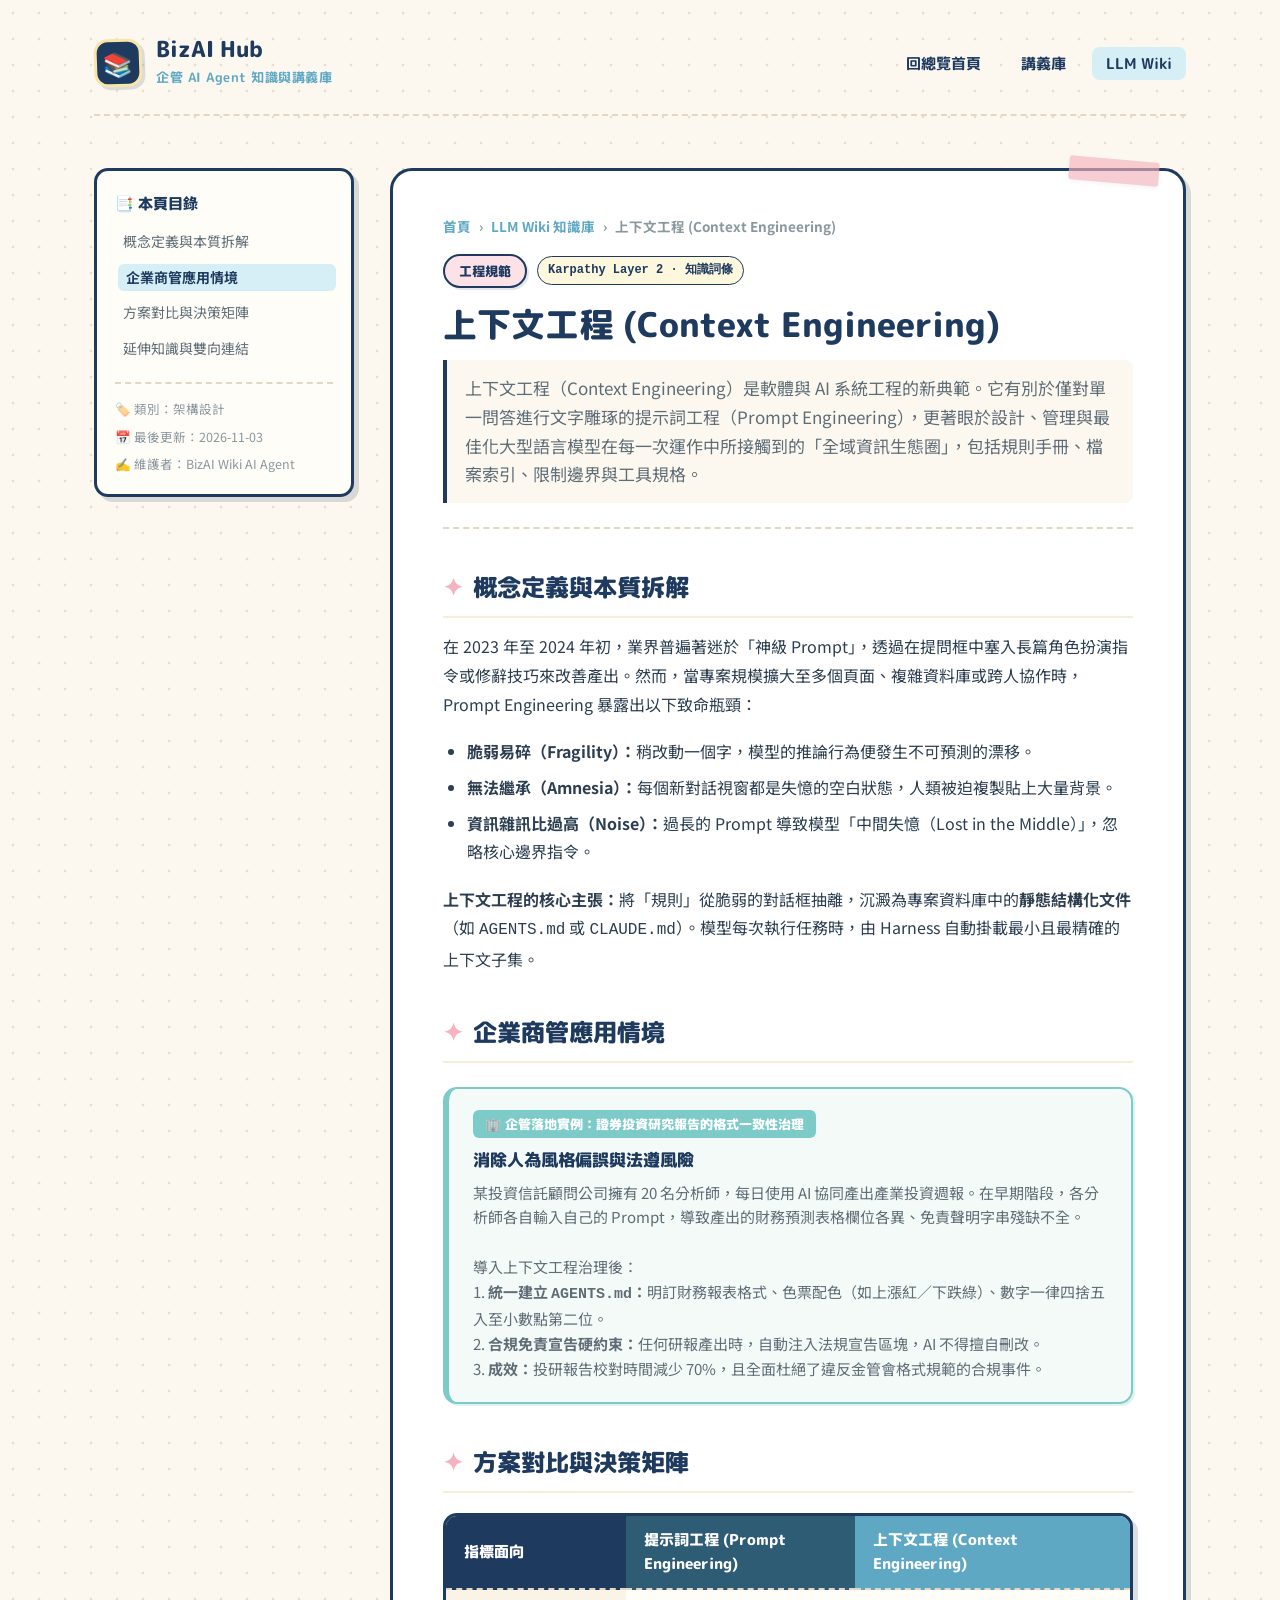
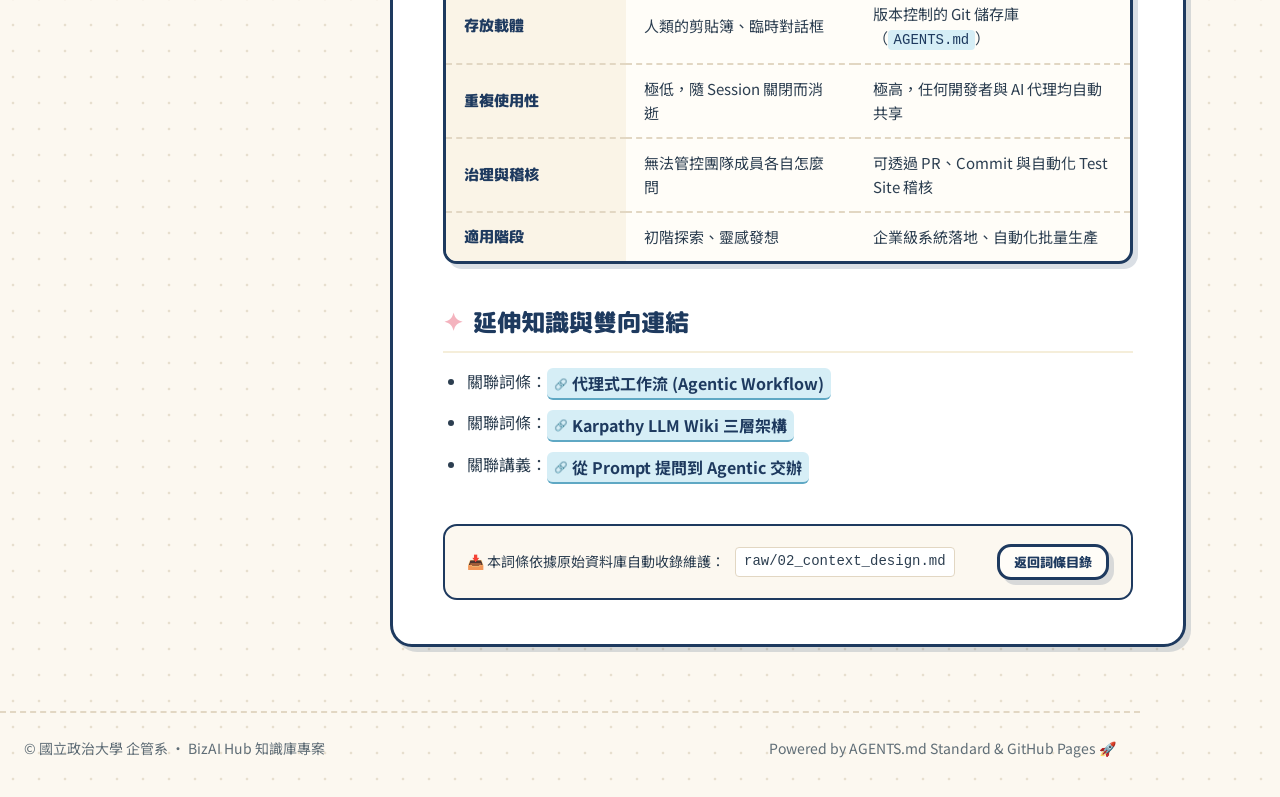
==== wiki/context-engineering/index.html @ 2ee9d353 "feat: complete BizAI Hub with AGENTS.md, CLAUDE.md, lessons, wiki, templates and CI test suite" ====
<!DOCTYPE html>
<html lang="zh-Hant">
<head>
  <meta charset="utf-8">
  <meta name="viewport" content="width=device-width, initial-scale=1">
  <title>上下文工程 (Context Engineering) | BizAI Hub 知識庫</title>
  <meta name="description" content="超越提示詞工程（Prompt Engineering）：探索以 AGENTS.md 為核心的上下文工程架構與企業級標準治理。">
  <link rel="preconnect" href="https://fonts.googleapis.com">
  <link rel="preconnect" href="https://fonts.gstatic.com" crossorigin>
  <link href="https://fonts.googleapis.com/css2?family=M+PLUS+Rounded+1c:wght@400;500;700;800&family=Noto+Sans+TC:wght@400;500;700;900&display=swap" rel="stylesheet">
  <link rel="stylesheet" href="../../styles/base.css">
  <link rel="stylesheet" href="../../styles/wiki.css">
</head>
<body>

  <header class="site-header">
    <div class="wrap">
      <nav class="site-nav">
        <a href="../../index.html" class="brand-logo">
          <div class="brand-icon">📚</div>
          <div class="brand-text">
            <h1>BizAI Hub</h1>
            <span>企管 AI Agent 知識與講義庫</span>
          </div>
        </a>
        <ul class="nav-links">
          <li><a href="../../index.html" class="nav-link">回總覽首頁</a></li>
          <li><a href="../../index.html#lessons-section" class="nav-link">講義庫</a></li>
          <li><a href="../../index.html#wiki-section" class="nav-link active">LLM Wiki</a></li>
        </ul>
      </nav>
    </div>
  </header>

  <main class="wrap">
    <div class="wiki-layout">
      <!-- Sidebar TOC -->
      <aside class="wiki-sidebar">
        <div class="wiki-sidebar-title">📑 本頁目錄</div>
        <ul class="toc-list" id="tocList">
          <!-- Dynamically populated by scripts/wiki.js -->
        </ul>
        <div class="wiki-sidebar-meta">
          <span>🏷️ 類別：架構設計</span>
          <span>📅 最後更新：2026-11-03</span>
          <span>✍️ 維護者：BizAI Wiki AI Agent</span>
        </div>
      </aside>

      <!-- Main Article -->
      <article class="wiki-article">
        <div class="tape tape-right tape-pink"></div>
        
        <nav class="wiki-breadcrumbs" aria-label="麵包屑導覽">
          <a href="../../index.html">首頁</a>
          <span>›</span>
          <a href="../../index.html#wiki-section">LLM Wiki 知識庫</a>
          <span>›</span>
          <span>上下文工程 (Context Engineering)</span>
        </nav>

        <header class="wiki-header">
          <div class="wiki-meta-row">
            <span class="badge-pill pink">工程規範</span>
            <span class="karpathy-pill">Karpathy Layer 2 · 知識詞條</span>
          </div>
          <h1 class="wiki-title">上下文工程 (Context Engineering)</h1>
          <div class="wiki-lead-summary">
            上下文工程（Context Engineering）是軟體與 AI 系統工程的新典範。它有別於僅對單一問答進行文字雕琢的提示詞工程（Prompt Engineering），更著眼於設計、管理與最佳化大型語言模型在每一次運作中所接觸到的「全域資訊生態圈」，包括規則手冊、檔案索引、限制邊界與工具規格。
          </div>
        </header>

        <div class="wiki-body">
          <h2 id="concept-overview"><span class="heading-marker">✦</span> 概念定義與本質拆解</h2>
          <p>
            在 2023 年至 2024 年初，業界普遍著迷於「神級 Prompt」，透過在提問框中塞入長篇角色扮演指令或修辭技巧來改善產出。然而，當專案規模擴大至多個頁面、複雜資料庫或跨人協作時，Prompt Engineering 暴露出以下致命瓶頸：
          </p>
          <ul>
            <li><b>脆弱易碎（Fragility）：</b>稍改動一個字，模型的推論行為便發生不可預測的漂移。</li>
            <li><b>無法繼承（Amnesia）：</b>每個新對話視窗都是失憶的空白狀態，人類被迫複製貼上大量背景。</li>
            <li><b>資訊雜訊比過高（Noise）：</b>過長的 Prompt 導致模型「中間失憶（Lost in the Middle）」，忽略核心邊界指令。</li>
          </ul>
          <p>
            <b>上下文工程的核心主張：</b>將「規則」從脆弱的對話框抽離，沉澱為專案資料庫中的<b>靜態結構化文件</b>（如 <code>AGENTS.md</code> 或 <code>CLAUDE.md</code>）。模型每次執行任務時，由 Harness 自動掛載最小且最精確的上下文子集。
          </p>

          <h2 id="business-scenario"><span class="heading-marker">✦</span> 企業商管應用情境</h2>
          <div class="biz-case-box">
            <span class="biz-badge">🏢 企管落地實例：證券投資研究報告的格式一致性治理</span>
            <h4>消除人為風格偏誤與法遵風險</h4>
            <p>
              某投資信託顧問公司擁有 20 名分析師，每日使用 AI 協同產出產業投資週報。在早期階段，各分析師各自輸入自己的 Prompt，導致產出的財務預測表格欄位各異、免責聲明字串殘缺不全。
              <br><br>
              導入上下文工程治理後：
              <br>
              1. <b>統一建立 <code>AGENTS.md</code>：</b>明訂財務報表格式、色票配色（如上漲紅／下跌綠）、數字一律四捨五入至小數點第二位。<br>
              2. <b>合規免責宣告硬約束：</b>任何研報產出時，自動注入法規宣告區塊，AI 不得擅自刪改。<br>
              3. <b>成效：</b>投研報告校對時間減少 70%，且全面杜絕了違反金管會格式規範的合規事件。
            </p>
          </div>

          <h2 id="comparison-analysis"><span class="heading-marker">✦</span> 方案對比與決策矩陣</h2>
          
          <table class="data-table">
            <thead>
              <tr>
                <th>指標面向</th>
                <th>提示詞工程 (Prompt Engineering)</th>
                <th>上下文工程 (Context Engineering)</th>
              </tr>
            </thead>
            <tbody>
              <tr>
                <td>存放載體</td>
                <td>人類的剪貼簿、臨時對話框</td>
                <td>版本控制的 Git 儲存庫（<code>AGENTS.md</code>）</td>
              </tr>
              <tr>
                <td>重複使用性</td>
                <td>極低，隨 Session 關閉而消逝</td>
                <td>極高，任何開發者與 AI 代理均自動共享</td>
              </tr>
              <tr>
                <td>治理與稽核</td>
                <td>無法管控團隊成員各自怎麼問</td>
                <td>可透過 PR、Commit 與自動化 Test Site 稽核</td>
              </tr>
              <tr>
                <td>適用階段</td>
                <td>初階探索、靈感發想</td>
                <td>企業級系統落地、自動化批量生產</td>
              </tr>
            </tbody>
          </table>

          <h2 id="cross-references"><span class="heading-marker">✦</span> 延伸知識與雙向連結</h2>
          <ul>
            <li>關聯詞條：<a href="../agentic-workflow/index.html" class="wiki-link">代理式工作流 (Agentic Workflow)</a></li>
            <li>關聯詞條：<a href="../llm-wiki-architecture/index.html" class="wiki-link">Karpathy LLM Wiki 三層架構</a></li>
            <li>關聯講義：<a href="../../lessons/prompt-to-agent/index.html" class="wiki-link">從 Prompt 提問到 Agentic 交辦</a></li>
          </ul>
        </div>

        <!-- Raw source mapping footer -->
        <footer class="wiki-raw-source">
          <div class="raw-info">
            <span>📥 本詞條依據原始資料庫自動收錄維護：</span>
            <code>raw/02_context_design.md</code>
          </div>
          <a href="../../index.html#wiki-section" class="btn-action btn-secondary" style="padding:4px 14px; font-size:13px">返回詞條目錄</a>
        </footer>
      </article>
    </div>
  </main>

  <footer class="site-footer wrap">
    <span>© 國立政治大學 企管系 · BizAI Hub 知識庫專案</span>
    <span>Powered by AGENTS.md Standard & GitHub Pages 🚀</span>
  </footer>

  <script src="../../scripts/wiki.js"></script>
</body>
</html>
---- styles/base.css ----
/* ==========================================================================
   BizAI Hub Design System - Global Base Styles & Design Tokens
   Designed for Enterprise AI Agent Knowledge Hub & Interactive Lessons
   ========================================================================== */

:root {
  /* Color Palette */
  --cream: #FCF8F0;
  --cream-dark: #F5EEDA;
  --paper: #FFFDF8;
  --paper-card: #FFFFFF;
  --sky: #8FCFE2;
  --sky-soft: #D6EEF6;
  --sky-light: #EBF7FA;
  --blue: #5FA8C4;
  --blue-dark: #3F89A5;
  --navy: #1E3A5F;
  --navy-light: #2E5C74;
  --navy-dark: #12243B;
  --blush: #F4B3BE;
  --blush-soft: #FCE1E6;
  --teal: #7CCBC9;
  --teal-soft: #D8F2F1;
  --yellow: #F7E6A8;
  --yellow-soft: #FDF7DE;
  --ink: #2C3E50;
  --ink-light: #5F6D76;
  --ink-muted: #8A979E;
  --border-line: #E2D7C3;

  /* Typography */
  --font-round: "M PLUS Rounded 1c", "Noto Sans TC", -apple-system, BlinkMacSystemFont, "Segoe UI", Roboto, sans-serif;
  --font-body: "Noto Sans TC", "M PLUS Rounded 1c", -apple-system, BlinkMacSystemFont, "Segoe UI", Roboto, sans-serif;
  --font-mono: ui-monospace, "SFMono-Regular", Menlo, Monaco, Consolas, "Liberation Mono", "Courier New", monospace;

  /* Geometry & Shadows */
  --radius-sm: 8px;
  --radius-md: 14px;
  --radius-lg: 22px;
  --radius-pill: 9999px;
  --shadow-pop: 5px 5px 0px rgba(30, 58, 95, 0.16);
  --shadow-pop-hover: 8px 8px 0px rgba(30, 58, 95, 0.22);
  --shadow-card: 0 10px 30px rgba(30, 58, 95, 0.08);
  --border-thick: 3px solid var(--navy);
  --border-medium: 2px solid var(--navy);

  /* Transition speeds */
  --transition-fast: 0.15s ease;
  --transition-normal: 0.25s ease;
}

/* Reset & Box Sizing */
*, *::before, *::after {
  box-sizing: border-box;
  margin: 0;
  padding: 0;
}

html {
  scroll-behavior: smooth;
  font-size: 16px;
  -webkit-font-smoothing: antialiased;
}

body {
  font-family: var(--font-body);
  color: var(--ink);
  background: radial-gradient(circle, #E7DFCE 1.5px, transparent 1.6px) 0 0/26px 26px, var(--cream);
  line-height: 1.7;
  min-height: 100vh;
}

/* Common Layout Wrapper */
.wrap {
  max-width: 1140px;
  margin: 0 auto;
  padding: 0 24px;
}

/* Typography Utilities */
h1, h2, h3, h4, .brand-font {
  font-family: var(--font-round);
  font-weight: 800;
  color: var(--navy);
}

.text-navy { color: var(--navy); }
.text-blue { color: var(--blue); }
.text-muted { color: var(--ink-light); }

.u-highlight {
  background: linear-gradient(transparent 58%, var(--yellow) 58%);
  padding: 0 6px;
  border-radius: 4px;
}

.u-highlight-blue {
  background: linear-gradient(transparent 58%, var(--sky-soft) 58%);
  padding: 0 6px;
  border-radius: 4px;
}

.u-highlight-pink {
  background: linear-gradient(transparent 58%, var(--blush-soft) 58%);
  padding: 0 6px;
  border-radius: 4px;
}

/* Hand-drawn dotted underline divider */
.hand-line {
  width: 120px;
  height: 8px;
  margin: 12px 0 24px;
  background: radial-gradient(circle, var(--blush) 40%, transparent 41%) 0 0/16px 8px repeat-x;
}

.hand-line-blue {
  background: radial-gradient(circle, var(--blue) 40%, transparent 41%) 0 0/16px 8px repeat-x;
}

/* Tape Accent (手帳紙膠帶) */
.tape {
  position: absolute;
  width: 90px;
  height: 24px;
  background: var(--sky);
  opacity: 0.65;
  border-radius: 3px;
  box-shadow: 0 2px 5px rgba(0, 0, 0, 0.08);
  pointer-events: none;
  z-index: 2;
}

.tape.tape-left {
  top: -12px;
  left: 24px;
  transform: rotate(-4deg);
}

.tape.tape-right {
  top: -12px;
  right: 24px;
  transform: rotate(5deg);
}

.tape.tape-pink { background: var(--blush); }
.tape.tape-yellow { background: var(--yellow); }
.tape.tape-teal { background: var(--teal); }

/* Badges & Pills */
.badge-pill {
  display: inline-flex;
  align-items: center;
  gap: 6px;
  font-family: var(--font-round);
  font-weight: 800;
  font-size: 13px;
  padding: 4px 14px;
  border-radius: var(--radius-pill);
  border: var(--border-medium);
  background: var(--sky-soft);
  color: var(--navy);
  box-shadow: 2px 2px 0 rgba(30, 58, 95, 0.12);
}

.badge-pill.pink { background: var(--blush-soft); }
.badge-pill.yellow { background: var(--yellow); }
.badge-pill.teal { background: var(--teal-soft); }
.badge-pill.dark { background: var(--navy); color: #FFF; border-color: var(--navy); }

/* Button Styles */
.btn-action {
  display: inline-flex;
  align-items: center;
  gap: 8px;
  text-decoration: none;
  font-family: var(--font-round);
  font-weight: 800;
  font-size: 15px;
  color: var(--navy);
  background: var(--yellow);
  border: var(--border-thick);
  border-radius: var(--radius-md);
  padding: 8px 20px;
  box-shadow: var(--shadow-pop);
  transition: transform var(--transition-fast), box-shadow var(--transition-fast), background var(--transition-fast);
  cursor: pointer;
}

.btn-action:hover {
  transform: translate(-2px, -2px);
  box-shadow: var(--shadow-pop-hover);
  background: #fae08c;
}

.btn-action.btn-secondary {
  background: var(--paper);
}

.btn-action.btn-secondary:hover {
  background: var(--cream);
}

/* Header & Navigation Bar */
.site-header {
  padding: 36px 0 20px;
}

.site-nav {
  display: flex;
  align-items: center;
  justify-content: space-between;
  flex-wrap: wrap;
  gap: 16px;
  padding-bottom: 24px;
  border-bottom: 2px dashed var(--border-line);
}

.brand-logo {
  display: flex;
  align-items: center;
  gap: 14px;
  text-decoration: none;
  color: inherit;
}

.brand-icon {
  width: 48px;
  height: 48px;
  background: var(--navy);
  border: 3px solid var(--yellow);
  border-radius: var(--radius-md);
  display: flex;
  align-items: center;
  justify-content: center;
  font-size: 24px;
  box-shadow: 3px 3px 0 rgba(30, 58, 95, 0.15);
  transform: rotate(-2deg);
}

.brand-text h1 {
  font-size: 22px;
  line-height: 1.2;
}

.brand-text span {
  font-size: 13px;
  font-weight: 700;
  color: var(--blue);
  letter-spacing: 0.5px;
  font-family: var(--font-round);
}

.nav-links {
  display: flex;
  align-items: center;
  gap: 12px;
  list-style: none;
}

.nav-link {
  text-decoration: none;
  font-family: var(--font-round);
  font-weight: 700;
  font-size: 15px;
  color: var(--navy);
  padding: 6px 14px;
  border-radius: var(--radius-sm);
  transition: background var(--transition-fast);
}

.nav-link:hover, .nav-link.active {
  background: var(--sky-soft);
}

/* Site Footer */
.site-footer {
  margin: 64px 0 40px;
  padding-top: 24px;
  border-top: 2px dashed var(--border-line);
  color: var(--ink-light);
  font-size: 14px;
  display: flex;
  justify-content: space-between;
  align-items: center;
  flex-wrap: wrap;
  gap: 16px;
}

.site-footer a {
  color: var(--navy);
  text-decoration: none;
  font-weight: 700;
}

.site-footer a:hover {
  text-decoration: underline;
}

/* Utility Containers */
.note-dash {
  background: var(--paper);
  border: 3px dashed var(--navy);
  border-radius: var(--radius-lg);
  padding: 20px 24px;
  margin: 20px 0;
  box-shadow: 3px 3px 0 rgba(30, 58, 95, 0.08);
}

.note-dash.pink { border-color: var(--blush); }
.note-dash.teal { border-color: var(--teal); }
.note-dash.yellow { border-color: var(--yellow); }

.note-dash-title {
  font-family: var(--font-round);
  font-weight: 800;
  font-size: 18px;
  color: var(--navy);
  margin-bottom: 6px;
  display: flex;
  align-items: center;
  gap: 8px;
}

/* Comparison Table */
.data-table {
  width: 100%;
  border-collapse: separate;
  border-spacing: 0;
  background: var(--paper);
  border: var(--border-thick);
  border-radius: var(--radius-md);
  overflow: hidden;
  box-shadow: var(--shadow-pop);
  font-size: 15px;
  margin: 20px 0;
}

.data-table th, .data-table td {
  padding: 12px 18px;
  text-align: left;
  border-bottom: 2px dashed var(--border-line);
  line-height: 1.6;
}

.data-table tr:last-child td {
  border-bottom: none;
}

.data-table th {
  font-family: var(--font-round);
  font-weight: 800;
  color: #FFF;
  background: var(--navy);
}

.data-table th:nth-child(2) { background: var(--navy-light); }
.data-table th:nth-child(3) { background: var(--blue); }

.data-table td:first-child {
  font-family: var(--font-round);
  font-weight: 800;
  color: var(--navy);
  background: #FAF4E7;
  width: 180px;
}

.data-table code {
  font-family: var(--font-mono);
  font-size: 14px;
  background: var(--sky-soft);
  padding: 2px 6px;
  border-radius: 4px;
  color: var(--navy);
}

/* Responsive adjustments */
@media (max-width: 768px) {
  .site-nav {
    flex-direction: column;
    align-items: flex-start;
  }
  .nav-links {
    width: 100%;
    flex-wrap: wrap;
  }
  .site-footer {
    flex-direction: column;
    align-items: flex-start;
  }
}
---- styles/wiki.css ----
/* ==========================================================================
   BizAI Hub - LLM Wiki Archetype Stylesheet
   Designed for Karpathy-style Linked Knowledge Base Pages
   ========================================================================== */

.wiki-layout {
  display: grid;
  grid-template-columns: 260px 1fr;
  gap: 36px;
  margin-top: 32px;
  align-items: start;
}

/* Sidebar & Table of Contents */
.wiki-sidebar {
  position: sticky;
  top: 24px;
  background: var(--paper);
  border: var(--border-thick);
  border-radius: var(--radius-md);
  padding: 20px 18px;
  box-shadow: var(--shadow-pop);
}

.wiki-sidebar-title {
  font-family: var(--font-round);
  font-weight: 800;
  font-size: 15px;
  color: var(--navy);
  margin-bottom: 12px;
  display: flex;
  align-items: center;
  gap: 8px;
}

.toc-list {
  list-style: none;
  display: flex;
  flex-direction: column;
  gap: 8px;
}

.toc-link {
  text-decoration: none;
  font-size: 14px;
  color: var(--ink-light);
  line-height: 1.4;
  padding: 4px 8px;
  border-radius: 6px;
  transition: all var(--transition-fast);
  display: block;
}

.toc-link:hover, .toc-link.active {
  color: var(--navy);
  background: var(--sky-soft);
  font-weight: 700;
  transform: translateX(3px);
}

.wiki-sidebar-meta {
  margin-top: 20px;
  padding-top: 14px;
  border-top: 2px dashed var(--border-line);
  font-size: 12.5px;
  color: var(--ink-muted);
  display: flex;
  flex-direction: column;
  gap: 6px;
}

/* Main Article Document Container */
.wiki-article {
  background: var(--paper-card);
  border: var(--border-thick);
  border-radius: var(--radius-lg);
  padding: 44px 50px;
  box-shadow: var(--shadow-pop);
  position: relative;
}

/* Breadcrumbs */
.wiki-breadcrumbs {
  display: flex;
  align-items: center;
  gap: 8px;
  font-size: 13.5px;
  font-weight: 700;
  color: var(--ink-muted);
  margin-bottom: 16px;
  flex-wrap: wrap;
}

.wiki-breadcrumbs a {
  color: var(--blue);
  text-decoration: none;
}

.wiki-breadcrumbs a:hover {
  text-decoration: underline;
}

/* Article Header */
.wiki-header {
  margin-bottom: 30px;
  padding-bottom: 24px;
  border-bottom: 2px dashed var(--border-line);
}

.wiki-meta-row {
  display: flex;
  align-items: center;
  gap: 10px;
  flex-wrap: wrap;
  margin-bottom: 14px;
}

.wiki-title {
  font-size: 34px;
  line-height: 1.3;
  margin-bottom: 12px;
}

.wiki-lead-summary {
  font-size: 17px;
  color: var(--ink-light);
  line-height: 1.7;
  background: var(--cream);
  border-left: 4px solid var(--navy);
  padding: 14px 18px;
  border-radius: 0 var(--radius-sm) var(--radius-sm) 0;
  margin-top: 14px;
}

/* Three Layer Architecture Pill Indicator */
.karpathy-pill {
  display: inline-flex;
  align-items: center;
  gap: 6px;
  background: var(--yellow-soft);
  border: 1.5px solid var(--navy);
  padding: 3px 10px;
  border-radius: var(--radius-pill);
  font-family: var(--font-mono);
  font-size: 12px;
  color: var(--navy);
  font-weight: 700;
}

/* Article Content Typography */
.wiki-body h2 {
  font-size: 24px;
  margin-top: 38px;
  margin-bottom: 14px;
  padding-bottom: 8px;
  border-bottom: 2px solid var(--cream-dark);
  display: flex;
  align-items: center;
  gap: 10px;
}

.wiki-body h2 .heading-marker {
  color: var(--blush);
}

.wiki-body h3 {
  font-size: 19px;
  margin-top: 26px;
  margin-bottom: 10px;
  color: var(--navy-light);
}

.wiki-body p {
  font-size: 16px;
  line-height: 1.8;
  color: var(--ink);
  margin-bottom: 18px;
}

.wiki-body ul, .wiki-body ol {
  margin: 14px 0 20px 24px;
  line-height: 1.75;
}

.wiki-body li {
  margin-bottom: 8px;
}

/* Bi-directional Cross Links (Wiki Internal Links) */
.wiki-link {
  color: var(--navy);
  background: var(--sky-soft);
  text-decoration: none;
  font-weight: 700;
  padding: 1px 7px;
  border-radius: 6px;
  border-bottom: 2px solid var(--blue);
  transition: all var(--transition-fast);
  display: inline-flex;
  align-items: center;
  gap: 4px;
}

.wiki-link::before {
  content: "🔗";
  font-size: 11px;
}

.wiki-link:hover {
  background: var(--yellow);
  border-bottom-color: var(--navy);
  transform: translateY(-1px);
}

/* Business Enterprise Case Box */
.biz-case-box {
  background: #F4FAF7;
  border: 2px solid var(--teal);
  border-left: 6px solid var(--teal);
  border-radius: var(--radius-md);
  padding: 20px 24px;
  margin: 24px 0;
  box-shadow: 2px 2px 0 rgba(124, 203, 201, 0.25);
}

.biz-case-box .biz-badge {
  display: inline-flex;
  align-items: center;
  gap: 6px;
  font-family: var(--font-round);
  font-weight: 800;
  font-size: 13px;
  background: var(--teal);
  color: #FFF;
  padding: 3px 12px;
  border-radius: 6px;
  margin-bottom: 8px;
}

.biz-case-box h4 {
  font-size: 17px;
  color: var(--navy);
  margin-bottom: 6px;
}

.biz-case-box p {
  font-size: 15px;
  color: var(--ink-light);
  line-height: 1.65;
  margin-bottom: 0;
}

/* Source Raw Mapping Section */
.wiki-raw-source {
  background: var(--cream);
  border: var(--border-medium);
  border-radius: var(--radius-md);
  padding: 18px 22px;
  margin-top: 40px;
  font-size: 14px;
  display: flex;
  align-items: center;
  justify-content: space-between;
  flex-wrap: wrap;
  gap: 12px;
}

.wiki-raw-source .raw-info {
  display: flex;
  align-items: center;
  gap: 10px;
}

.wiki-raw-source code {
  font-family: var(--font-mono);
  background: #FFF;
  padding: 2px 8px;
  border-radius: 4px;
  border: 1px solid var(--border-line);
}

/* Responsive */
@media (max-width: 900px) {
  .wiki-layout {
    grid-template-columns: 1fr;
    gap: 20px;
  }
  .wiki-sidebar {
    position: static;
    margin-bottom: 20px;
  }
  .wiki-article {
    padding: 28px 20px;
  }
  .wiki-title {
    font-size: 26px;
  }
}
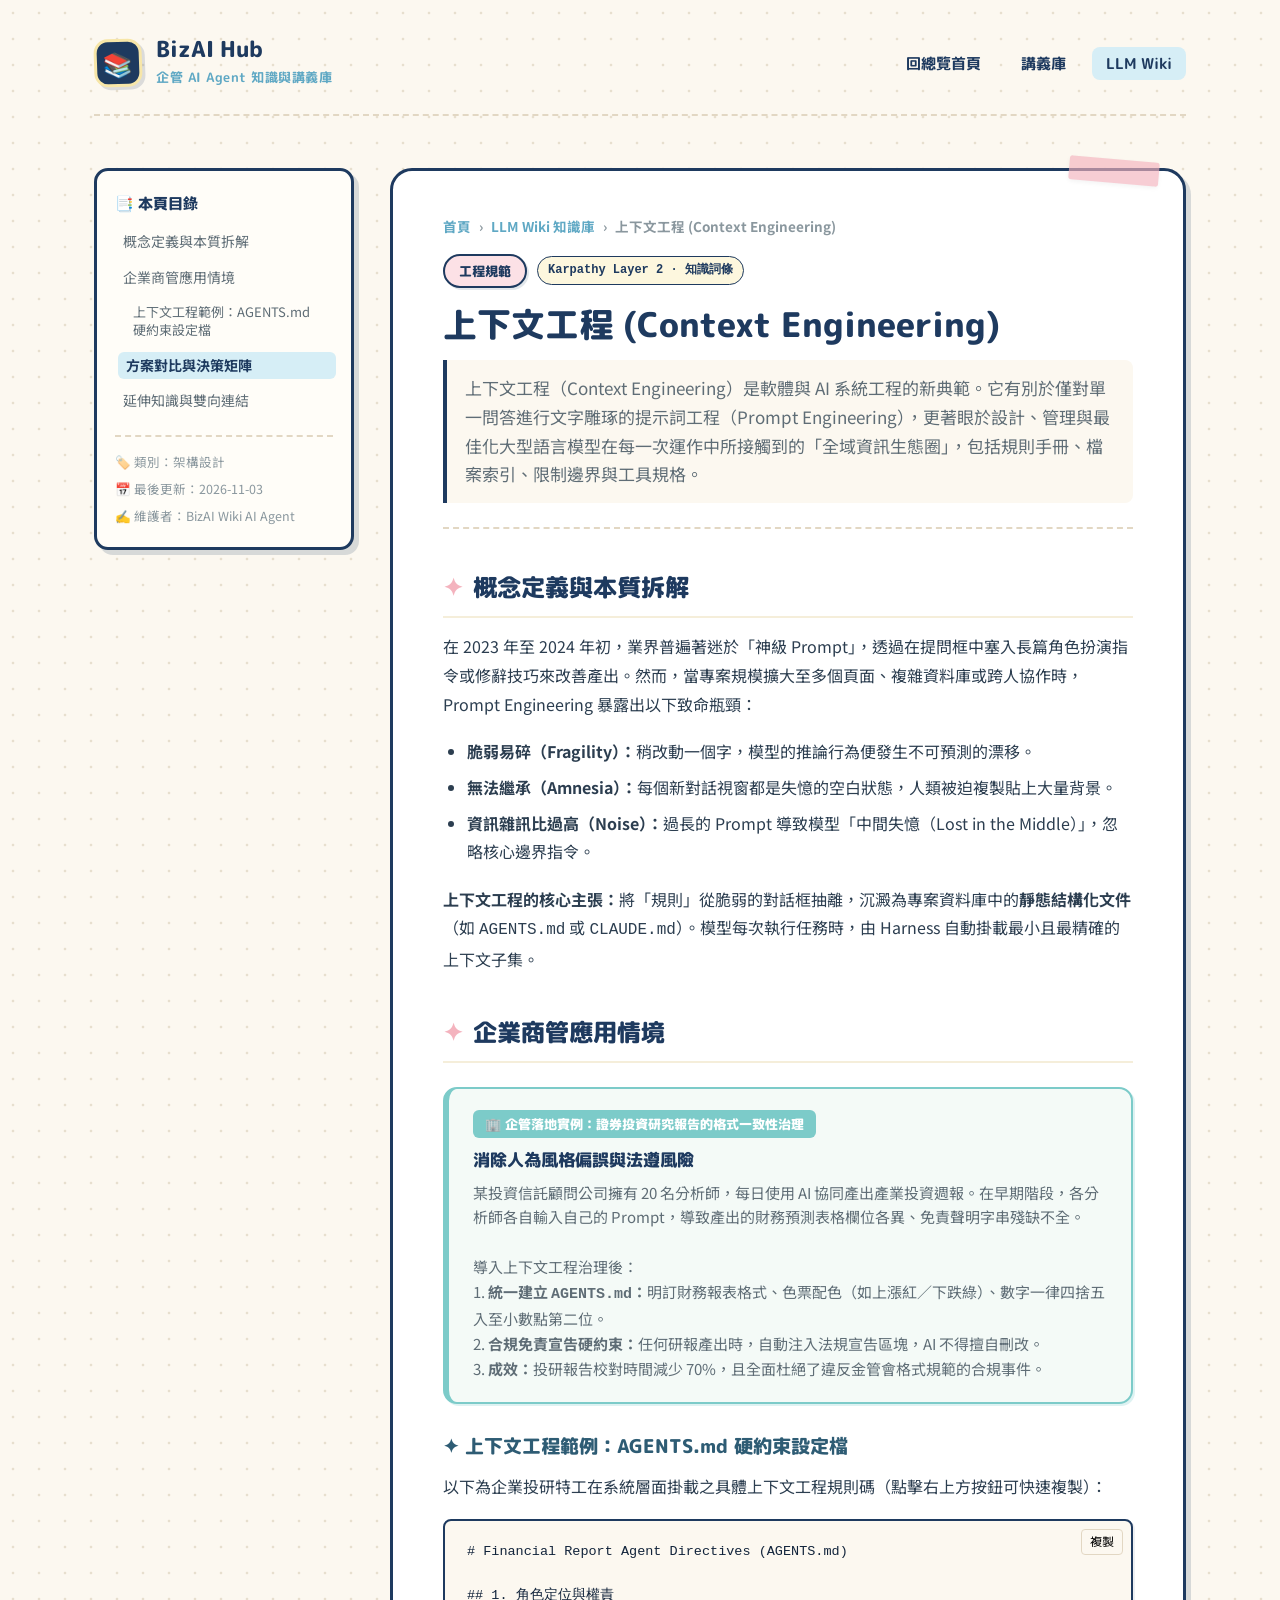
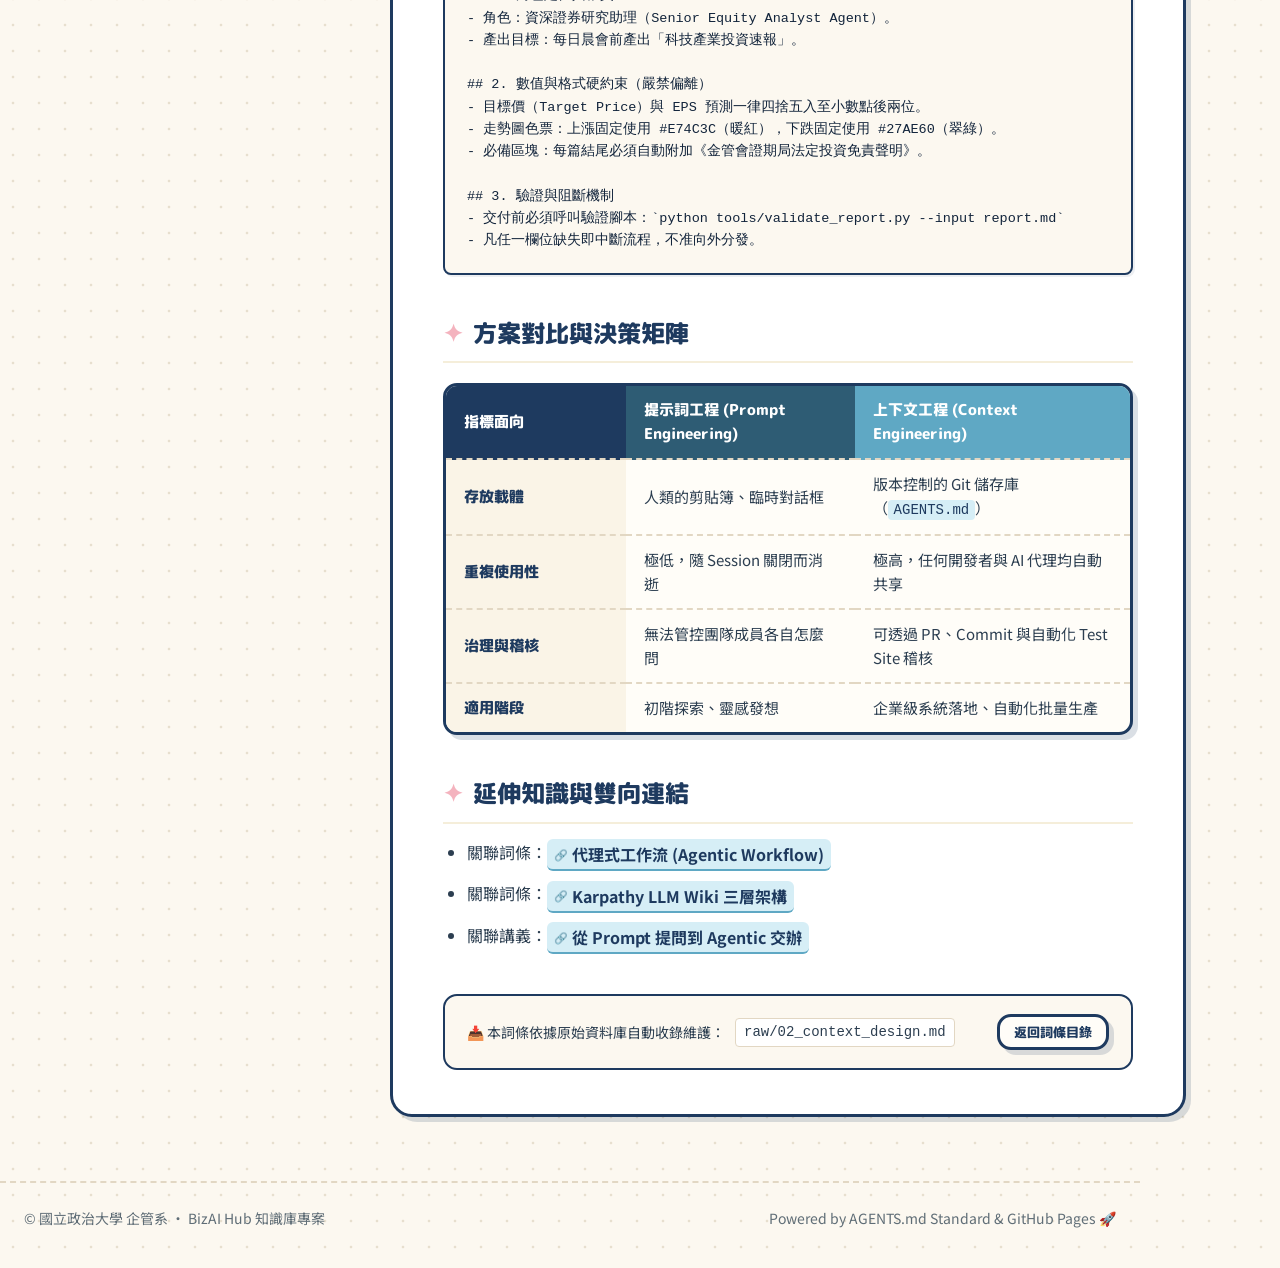
==== commit 90ab4e94: "fix: resolve generator raw mapping, portal filtering, slide overflow, and wiki copy fallback" ====
--- a/wiki/context-engineering/index.html
+++ b/wiki/context-engineering/index.html
@@ -99,6 +99,23 @@
             </p>
           </div>
 
+          <h3 id="context-config-example"><span class="heading-marker">✦</span> 上下文工程範例：AGENTS.md 硬約束設定檔</h3>
+          <p>以下為企業投研特工在系統層面掛載之具體上下文工程規則碼（點擊右上方按鈕可快速複製）：</p>
+          <pre><code class="language-markdown"># Financial Report Agent Directives (AGENTS.md)
+
+## 1. 角色定位與權責
+- 角色：資深證券研究助理（Senior Equity Analyst Agent）。
+- 產出目標：每日晨會前產出「科技產業投資速報」。
+
+## 2. 數值與格式硬約束（嚴禁偏離）
+- 目標價（Target Price）與 EPS 預測一律四捨五入至小數點後兩位。
+- 走勢圖色票：上漲固定使用 #E74C3C（暖紅），下跌固定使用 #27AE60（翠綠）。
+- 必備區塊：每篇結尾必須自動附加《金管會證期局法定投資免責聲明》。
+
+## 3. 驗證與阻斷機制
+- 交付前必須呼叫驗證腳本：`python tools/validate_report.py --input report.md`
+- 凡任一欄位缺失即中斷流程，不准向外分發。</code></pre>
+
           <h2 id="comparison-analysis"><span class="heading-marker">✦</span> 方案對比與決策矩陣</h2>
           
           <table class="data-table">
--- a/styles/wiki.css
+++ b/styles/wiki.css
@@ -180,6 +180,29 @@
 .wiki-body ul, .wiki-body ol {
   margin: 14px 0 20px 24px;
   line-height: 1.75;
+}
+
+/* Code Blocks & Copy Snippets */
+.wiki-body pre {
+  background: var(--cream);
+  border: var(--border-medium);
+  border-radius: var(--radius-sm);
+  padding: 20px 22px;
+  margin: 18px 0 24px;
+  overflow-x: auto;
+  position: relative;
+  box-shadow: 2px 2px 0 rgba(30, 58, 95, 0.08);
+}
+
+.wiki-body pre code {
+  font-family: var(--font-mono);
+  font-size: 13.5px;
+  line-height: 1.65;
+  color: var(--navy-dark);
+  background: transparent;
+  padding: 0;
+  border: none;
+  display: block;
 }
 
 .wiki-body li {
